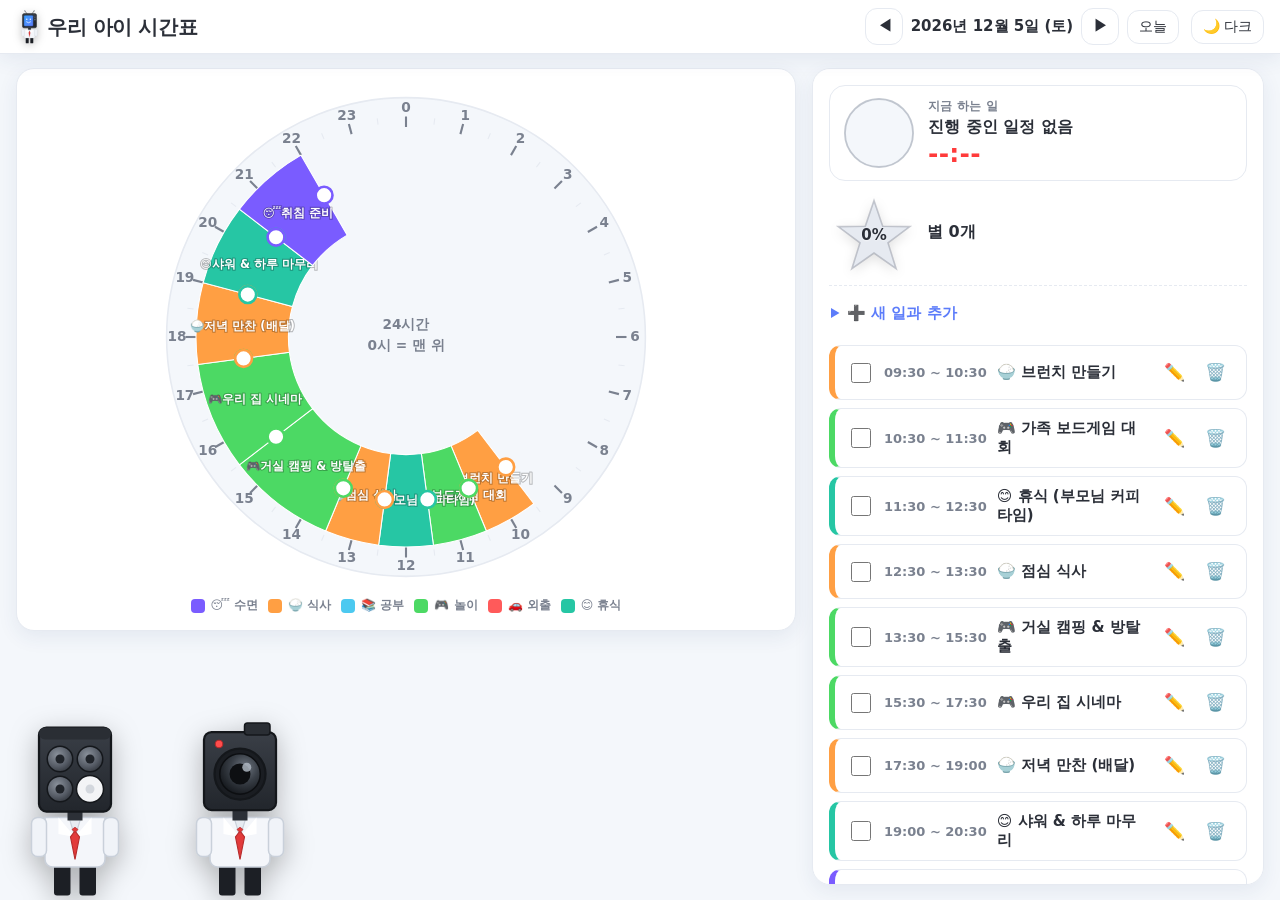
==== index.html @ b9e46a23 "탭 재주넘기 안정화(click 기반) + 서비스워커 자동 갱신 - 탭 감지를 click 이벤트 기반으로 변경(iOS 등에서 pointerup보다 안정적) - pointerdown " ====
<!DOCTYPE html>
<html lang="ko">
  <head>
    <meta charset="UTF-8" />
    <meta
      name="viewport"
      content="width=device-width, initial-scale=1.0, viewport-fit=cover"
    />
    <title>우리 아이 시간표</title>

    <!-- PWA -->
    <link rel="manifest" href="manifest.webmanifest" />
    <meta name="theme-color" content="#5c7cfa" />
    <meta name="mobile-web-app-capable" content="yes" />
    <!-- iOS 홈 화면 앱 설정 -->
    <meta name="apple-mobile-web-app-capable" content="yes" />
    <meta name="apple-mobile-web-app-status-bar-style" content="default" />
    <meta name="apple-mobile-web-app-title" content="시간표" />
    <link rel="apple-touch-icon" href="icons/icon-180.png" />
    <link rel="icon" type="image/png" sizes="32x32" href="icons/favicon-32.png" />

    <link rel="stylesheet" href="css/style.css" />
    <link rel="stylesheet" href="css/decorations.css" />
  </head>
  <body>
    <header class="app-header">
      <h1 class="app-title">
        <img
          src="assets/characters/tvman.svg"
          alt=""
          class="title-mascot"
          aria-hidden="true"
        />우리 아이 시간표
      </h1>
      <div class="date-nav">
        <button type="button" id="prev-day" class="nav-btn" aria-label="이전 날">◀</button>
        <span id="date-display" class="date-display" aria-live="polite"></span>
        <button type="button" id="next-day" class="nav-btn" aria-label="다음 날">▶</button>
        <button type="button" id="today-btn" class="today-btn">오늘</button>
      </div>
      <button type="button" id="theme-toggle" class="theme-toggle" aria-pressed="false">
        🌙 다크
      </button>
    </header>

    <main class="app-main">
      <!-- 왼쪽: 24시간 시계 -->
      <section class="clock-panel" aria-labelledby="clock-heading">
        <h2 id="clock-heading" class="sr-only">24시간 시계</h2>
        <svg id="clock" class="clock" width="480" height="480"></svg>
        <ul id="legend" class="legend" aria-label="활동 종류 색 안내"></ul>
      </section>

      <!-- 오른쪽: 성취 + 할 일 목록 -->
      <section class="todo-panel" aria-labelledby="todo-heading">
        <h2 id="todo-heading" class="sr-only">오늘의 할 일</h2>

        <!-- 현재 진행 중인 일정 타이머(타임타이머) -->
        <div id="now-panel" class="now-panel" aria-live="polite">
          <svg id="timer-disk" class="timer-disk" viewBox="0 0 100 100" aria-hidden="true">
            <circle class="timer-bg" cx="50" cy="50" r="46" />
            <path id="timer-wedge" class="timer-wedge" d="" />
            <circle class="timer-ring" cx="50" cy="50" r="46" />
          </svg>
          <div class="now-info">
            <span class="now-caption">지금 하는 일</span>
            <span id="timer-label" class="timer-label">진행 중인 일정 없음</span>
            <span id="timer-remaining" class="timer-remaining">--:--</span>
          </div>
        </div>

        <div id="rewards-panel" class="rewards">
          <div class="reward-star-box">
            <svg
              class="reward-star"
              viewBox="0 0 100 92"
              role="progressbar"
              aria-valuemin="0"
              aria-valuemax="100"
              aria-valuenow="0"
              aria-label="오늘 달성률"
            >
              <defs>
                <linearGradient id="rainbow" x1="0" y1="0" x2="0.15" y2="1">
                  <stop offset="0%" stop-color="#ff5a5a" />
                  <stop offset="17%" stop-color="#ff9f43" />
                  <stop offset="34%" stop-color="#ffd93d" />
                  <stop offset="50%" stop-color="#4cd964" />
                  <stop offset="67%" stop-color="#4cc9f0" />
                  <stop offset="84%" stop-color="#7a5cff" />
                  <stop offset="100%" stop-color="#c45cff" />
                </linearGradient>
                <clipPath id="starClip" clipPathUnits="userSpaceOnUse">
                  <rect id="star-clip-rect" x="0" y="87.2" width="100" height="92" />
                </clipPath>
              </defs>
              <path
                class="reward-star-bg"
                d="M50 4 L60.6 35.4 L93.7 35.8 L67.1 55.6 L77 87.2 L50 68 L23 87.2 L32.9 55.6 L6.3 35.8 L39.4 35.4 Z"
              />
              <path
                class="reward-star-grad"
                fill="url(#rainbow)"
                clip-path="url(#starClip)"
                d="M50 4 L60.6 35.4 L93.7 35.8 L67.1 55.6 L77 87.2 L50 68 L23 87.2 L32.9 55.6 L6.3 35.8 L39.4 35.4 Z"
              />
              <path
                class="reward-star-outline"
                d="M50 4 L60.6 35.4 L93.7 35.8 L67.1 55.6 L77 87.2 L50 68 L23 87.2 L32.9 55.6 L6.3 35.8 L39.4 35.4 Z"
              />
            </svg>
            <span id="progress-label" class="progress-label">0%</span>
          </div>
          <p class="rewards-caption">
            <span id="star-count" class="star-count">별 0개</span>
            <span id="stars" class="stars" aria-hidden="true"></span>
          </p>
        </div>

        <div id="schedule" class="schedule"></div>

        <details class="cat-manager-wrap">
          <summary>🎨 분류 관리 (추가 / 삭제)</summary>
          <div id="category-manager"></div>
        </details>
      </section>
    </main>

    <!-- 모서리 데코 캐릭터 (연합) — 드래그로 이동, 클릭하면 재주넘기 -->
    <div
      class="buddy buddy--speaker"
      data-buddy="speaker"
      role="button"
      tabindex="0"
      aria-label="스피커맨 (누르면 재주넘기, 끌어서 위치 이동)"
    >
      <img
        src="assets/characters/speakerman.svg"
        alt=""
        aria-hidden="true"
        class="buddy-sprite"
        draggable="false"
      />
    </div>
    <div
      class="buddy buddy--camera"
      data-buddy="camera"
      role="button"
      tabindex="0"
      aria-label="카메라맨 (누르면 재주넘기, 끌어서 위치 이동)"
    >
      <img
        src="assets/characters/cameraman.svg"
        alt=""
        aria-hidden="true"
        class="buddy-sprite"
        draggable="false"
      />
    </div>

    <!-- 일반 스크립트(모듈 아님)로 의존성 순서대로 로드 → 서버 없이 file:// 더블클릭으로도 동작 -->
    <script src="js/time.js"></script>
    <script src="js/categories.js"></script>
    <script src="js/store.js"></script>
    <script src="js/rewards.js"></script>
    <script src="js/clock.js"></script>
    <script src="js/categoryManager.js"></script>
    <script src="js/schedule.js"></script>
    <script src="js/now.js"></script>
    <script src="js/main.js"></script>
    <script src="js/buddies.js"></script>

    <!-- 서비스 워커 등록 (오프라인 지원 / 홈 화면 앱) -->
    <script>
      if ("serviceWorker" in navigator) {
        // 새 버전이 활성화되면 한 번만 자동 새로고침 → 수동 앱 종료 없이 업데이트 적용
        var swRefreshing = false;
        navigator.serviceWorker.addEventListener("controllerchange", function () {
          if (swRefreshing) return;
          swRefreshing = true;
          window.location.reload();
        });
        window.addEventListener("load", function () {
          navigator.serviceWorker
            .register("sw.js")
            .then(function (reg) {
              reg.update(); // 실행 시마다 새 버전 확인
            })
            .catch(function (err) {
              console.warn("SW 등록 실패:", err);
            });
        });
      }
    </script>
  </body>
</html>
---- css/style.css ----
/* 우리 아이 시간표 — 스타일 */

:root {
  --bg: #f4f7fb;
  --panel: #ffffff;
  --text: #2b2f38;
  --muted: #7a818f;
  --line: #e6eaf1;
  --accent: #5c7cfa;
  --accent-soft: #eaf0ff;
  --shadow: 0 6px 20px rgba(40, 60, 120, 0.08);
  --radius: 18px;
}

html[data-theme="dark"] {
  --bg: #161922;
  --panel: #1f2430;
  --text: #e8ebf2;
  --muted: #9aa2b1;
  --line: #2c3340;
  --accent: #8aa0ff;
  --accent-soft: #232a3a;
  --shadow: 0 6px 22px rgba(0, 0, 0, 0.45);
}

* {
  box-sizing: border-box;
}

body {
  margin: 0;
  font-family: "Pretendard", "Apple SD Gothic Neo", "Malgun Gothic", system-ui,
    sans-serif;
  background: var(--bg);
  color: var(--text);
  -webkit-font-smoothing: antialiased;
  transition: background 0.25s, color 0.25s;
}

.sr-only {
  position: absolute;
  width: 1px;
  height: 1px;
  padding: 0;
  margin: -1px;
  overflow: hidden;
  clip: rect(0, 0, 0, 0);
  white-space: nowrap;
  border: 0;
}

/* ---------- 헤더 ---------- */
.app-header {
  display: flex;
  align-items: center;
  gap: 16px;
  flex-wrap: wrap;
  padding: 16px 22px;
  background: var(--panel);
  border-bottom: 1px solid var(--line);
  box-shadow: var(--shadow);
  position: sticky;
  top: 0;
  z-index: 10;
}

.app-title {
  margin: 0;
  font-size: 26px;
  font-weight: 800;
  letter-spacing: -0.02em;
}

.date-nav {
  display: flex;
  align-items: center;
  gap: 8px;
  margin-left: auto;
}

.date-display {
  min-width: 188px;
  text-align: center;
  font-weight: 700;
  font-size: 18px;
}

.nav-btn,
.today-btn,
.theme-toggle {
  border: 1px solid var(--line);
  background: var(--panel);
  color: var(--text);
  border-radius: 12px;
  padding: 10px 14px;
  font-size: 16px;
  cursor: pointer;
  transition: background 0.15s, transform 0.05s, border-color 0.15s;
}

.nav-btn {
  width: 44px;
  font-size: 18px;
}

.today-btn:hover,
.nav-btn:hover,
.theme-toggle:hover {
  background: var(--accent-soft);
  border-color: var(--accent);
}

.nav-btn:active,
.today-btn:active,
.theme-toggle:active {
  transform: scale(0.96);
}

/* ---------- 레이아웃 ---------- */
.app-main {
  display: grid;
  grid-template-columns: minmax(380px, 780px) 1fr;
  gap: 28px;
  padding: 28px;
  max-width: 1680px;
  margin: 0 auto;
}

@media (max-width: 860px) {
  .app-main {
    grid-template-columns: 1fr;
  }
}

.clock-panel,
.todo-panel {
  background: var(--panel);
  border: 1px solid var(--line);
  border-radius: var(--radius);
  box-shadow: var(--shadow);
  padding: 28px;
}

.clock-panel {
  display: flex;
  flex-direction: column;
  align-items: center;
  position: sticky;
  top: 92px;
  align-self: start;
}

/* ---------- 시계 ---------- */
.clock {
  width: 100%;
  height: auto;
  max-width: 740px;
  touch-action: none; /* 아이패드: 시계 드래그 시 화면 스크롤 방지 */
  user-select: none;
  -webkit-user-select: none;
}

.clock-face {
  fill: var(--bg);
  stroke: var(--line);
  stroke-width: 1.5;
}

.clock-tick {
  stroke: var(--line);
}

.clock-tick.major {
  stroke: var(--muted);
}

.clock-num {
  fill: var(--muted);
  font-size: 13px;
  font-weight: 700;
  text-anchor: middle;
  dominant-baseline: middle;
}

.clock-center {
  fill: var(--muted);
  font-size: 13px;
  font-weight: 700;
  text-anchor: middle;
}

.clock-arc {
  stroke: var(--panel);
  stroke-width: 1;
  cursor: grab;
  transition: opacity 0.15s;
}

.clock-arc:active {
  cursor: grabbing;
}

.clock-arc.done {
  opacity: 0.45;
}

.clock-arc:hover {
  opacity: 0.85;
}

/* 클릭으로 선택됨 (Delete/Backspace로 삭제 가능) */
.clock-arc.selected {
  stroke: var(--accent);
  stroke-width: 3;
}

/* 빈 영역 드래그로 새 일정 만드는 중 미리보기 */
.clock-arc.creating {
  opacity: 0.55;
  stroke: var(--accent);
  stroke-width: 2;
  stroke-dasharray: 6 4;
  pointer-events: none;
}

/* 양 끝 손잡이 (늘리기/줄이기) */
.clock-handle {
  fill: var(--panel);
  stroke: var(--accent);
  stroke-width: 2.5;
  cursor: grab;
  transition: r 0.1s;
}

.clock-handle:hover {
  stroke-width: 3.5;
}

.clock-handle:active {
  cursor: grabbing;
}

.clock-arc-label {
  font-size: 11px;
  font-weight: 700;
  fill: #fff;
  text-anchor: middle;
  dominant-baseline: middle;
  pointer-events: none;
  paint-order: stroke;
  stroke: rgba(0, 0, 0, 0.25);
  stroke-width: 2px;
}

/* ---------- 범례 ---------- */
.legend {
  list-style: none;
  display: flex;
  flex-wrap: wrap;
  gap: 8px 14px;
  justify-content: center;
  padding: 14px 0 0;
  margin: 0;
}

.legend li {
  display: flex;
  align-items: center;
  gap: 6px;
  font-size: 13px;
  color: var(--muted);
  font-weight: 600;
}

.legend .swatch {
  width: 14px;
  height: 14px;
  border-radius: 4px;
  display: inline-block;
}

/* ---------- 현재 진행 중(타임타이머) ---------- */
.now-panel {
  display: flex;
  align-items: center;
  gap: 18px;
  padding: 14px 16px;
  margin-bottom: 16px;
  border: 1px solid var(--line);
  border-radius: 16px;
  background: var(--panel);
  transition: border-color 0.2s, box-shadow 0.2s;
}

.now-panel.active {
  border-color: #ff5a5a;
  box-shadow: 0 0 0 3px rgba(255, 90, 90, 0.12);
}

.timer-disk {
  width: 100px;
  height: 100px;
  flex-shrink: 0;
}

.timer-bg {
  fill: var(--bg);
  stroke: var(--line);
  stroke-width: 2;
}

.timer-wedge {
  fill: #ff4d4d;
}

.timer-ring {
  fill: none;
  stroke: var(--muted);
  stroke-width: 2.5;
  opacity: 0.35;
}

.now-info {
  display: flex;
  flex-direction: column;
  gap: 2px;
  min-width: 0;
}

.now-caption {
  font-size: 13px;
  font-weight: 700;
  color: var(--muted);
  letter-spacing: 0.02em;
}

.timer-label {
  font-size: 19px;
  font-weight: 800;
  white-space: nowrap;
  overflow: hidden;
  text-overflow: ellipsis;
}

.timer-remaining {
  font-variant-numeric: tabular-nums;
  font-size: 34px;
  font-weight: 800;
  line-height: 1.1;
  color: #ff3b3b;
  letter-spacing: 0.01em;
}

/* ---------- 보상(별) ---------- */
.rewards {
  display: flex;
  align-items: center;
  gap: 18px;
  padding: 8px 6px 18px;
  border-bottom: 1px dashed var(--line);
  margin-bottom: 16px;
}

.reward-star-box {
  position: relative;
  width: 112px;
  height: 104px;
  flex-shrink: 0;
}

.reward-star {
  width: 112px;
  height: 104px;
  filter: drop-shadow(0 3px 6px rgba(0, 0, 0, 0.12));
}

.reward-star-bg {
  fill: var(--line);
}

.reward-star-grad {
  transition: clip-path 0.4s ease;
}

.reward-star-outline {
  fill: none;
  stroke: var(--muted);
  stroke-width: 2;
  opacity: 0.4;
}

.progress-label {
  position: absolute;
  inset: 0;
  display: flex;
  align-items: center;
  justify-content: center;
  font-weight: 800;
  font-size: 20px;
  color: var(--text);
  text-shadow: 0 1px 2px rgba(255, 255, 255, 0.6);
}

html[data-theme="dark"] .progress-label {
  text-shadow: 0 1px 3px rgba(0, 0, 0, 0.8);
}

.rewards-caption {
  margin: 0;
  display: flex;
  flex-direction: column;
  gap: 6px;
}

.star-count {
  font-size: 20px;
  font-weight: 800;
}

.stars {
  font-size: 20px;
  line-height: 1.2;
  word-break: break-all;
}

/* ---------- 일과 목록 ---------- */
.schedule {
  margin-bottom: 14px;
}

.add-details {
  margin-bottom: 16px;
}

.add-details summary {
  cursor: pointer;
  font-weight: 700;
  font-size: 15px;
  color: var(--accent);
  padding: 6px 2px;
}

.add-details .add-form {
  margin-top: 10px;
}

.add-form {
  display: grid;
  grid-template-columns: auto auto auto minmax(140px, 1fr) auto auto auto;
  gap: 10px;
  align-items: center;
  padding: 14px 16px;
  background: var(--accent-soft);
  border-radius: 14px;
  margin-bottom: 18px;
}

@media (max-width: 860px) {
  .add-form {
    grid-template-columns: 1fr 1fr;
  }
  .add-form .label-input,
  .add-form select,
  .add-form .add-btn,
  .add-form .cancel-btn {
    grid-column: 1 / -1;
  }
}

.add-form input,
.add-form select {
  border: 1px solid var(--line);
  background: var(--panel);
  color: var(--text);
  border-radius: 10px;
  padding: 9px 10px;
  font-size: 14px;
  font-family: inherit;
}

.add-form .time-input {
  width: 122px;
}

.add-form select {
  width: 118px;
}

.add-form .sep {
  color: var(--muted);
  text-align: center;
}

.add-btn {
  background: var(--accent);
  color: #fff;
  border: none;
  border-radius: 10px;
  padding: 9px 16px;
  font-weight: 700;
  font-size: 14px;
  cursor: pointer;
  white-space: nowrap;
}

.add-form .cancel-btn {
  white-space: nowrap;
}

.add-btn:hover {
  filter: brightness(1.05);
}

.activity-list {
  list-style: none;
  margin: 0;
  padding: 0;
  display: flex;
  flex-direction: column;
  gap: 8px;
}

.activity {
  display: flex;
  align-items: center;
  gap: 14px;
  padding: 14px 16px;
  border: 1px solid var(--line);
  border-left: 6px solid var(--cat, var(--accent));
  border-radius: 12px;
  background: var(--panel);
  cursor: pointer;
}

.activity.editing {
  padding: 0;
  border: none;
  background: transparent;
  cursor: default;
}

.activity.editing .add-form {
  width: 100%;
  margin-bottom: 0;
}

.activity.done {
  opacity: 0.6;
}

.activity.done .activity-label {
  text-decoration: line-through;
}

.activity-check {
  width: 24px;
  height: 24px;
  accent-color: var(--accent);
  cursor: pointer;
  flex-shrink: 0;
}

.activity-time {
  font-variant-numeric: tabular-nums;
  font-weight: 700;
  font-size: 15px;
  color: var(--muted);
  min-width: 106px;
}

.activity-label {
  flex: 1;
  font-weight: 700;
  font-size: 17px;
}

.activity-actions {
  display: flex;
  gap: 4px;
  cursor: default;
}

.icon-btn {
  border: none;
  background: transparent;
  cursor: pointer;
  font-size: 17px;
  padding: 6px 8px;
  border-radius: 8px;
  color: var(--muted);
}

.icon-btn:hover {
  background: var(--accent-soft);
  color: var(--text);
}

.empty {
  text-align: center;
  color: var(--muted);
  padding: 26px 10px;
  font-size: 14px;
}

/* ---------- 분류 관리 ---------- */
.cat-manager-wrap {
  border-top: 1px dashed var(--line);
  padding-top: 12px;
}

.cat-manager-wrap summary {
  cursor: pointer;
  font-weight: 700;
  font-size: 14px;
  color: var(--muted);
  padding: 6px 0;
}

.cat-list {
  list-style: none;
  margin: 12px 0;
  padding: 0;
  display: flex;
  flex-wrap: wrap;
  gap: 8px;
}

.cat-chip {
  display: flex;
  align-items: center;
  gap: 7px;
  padding: 6px 8px 6px 10px;
  border: 1px solid var(--line);
  border-radius: 999px;
  font-size: 13px;
  font-weight: 600;
}

.cat-chip .dot {
  width: 13px;
  height: 13px;
  border-radius: 50%;
}

.cat-chip .del {
  border: none;
  background: transparent;
  cursor: pointer;
  color: var(--muted);
  font-size: 15px;
  line-height: 1;
  padding: 0 2px;
}

.cat-chip .del:hover {
  color: #e53e3e;
}

.cat-add-form {
  display: flex;
  flex-wrap: wrap;
  gap: 8px;
  align-items: center;
}

.cat-add-form input[type="text"] {
  border: 1px solid var(--line);
  background: var(--panel);
  color: var(--text);
  border-radius: 10px;
  padding: 8px 10px;
  font-size: 14px;
  font-family: inherit;
}

.cat-add-form .name {
  width: 110px;
}

.cat-add-form .emoji {
  width: 56px;
  text-align: center;
}

.cat-add-form input[type="color"] {
  width: 40px;
  height: 38px;
  border: 1px solid var(--line);
  border-radius: 10px;
  background: var(--panel);
  cursor: pointer;
  padding: 2px;
}

/* ---------- 태블릿 가로(낮은 높이): 한 화면에 맞게 컴팩트 ---------- */
/* 아이패드 에어 11" 가로 등, 2단 레이아웃이면서 화면이 낮을 때 적용 */
@media (min-width: 861px) and (max-height: 920px) {
  .app-header {
    padding: 8px 16px;
    gap: 12px;
  }
  .app-title {
    font-size: 20px;
  }
  .date-display {
    font-size: 15px;
    min-width: 158px;
  }
  .nav-btn,
  .today-btn,
  .theme-toggle {
    padding: 7px 11px;
    font-size: 14px;
  }
  .nav-btn {
    width: 38px;
    font-size: 16px;
  }

  /* 헤더 아래 남은 높이를 꽉 채우고, 페이지 자체 스크롤 제거 */
  .app-main {
    gap: 16px;
    padding: 14px 16px;
    height: calc(100dvh - 55px);
    max-width: 1500px;
  }

  .clock-panel,
  .todo-panel {
    padding: 16px;
    min-height: 0; /* 그리드 내부 스크롤 허용 */
  }

  /* 왼쪽 시계 패널: sticky 해제하고 시계를 화면 높이에 맞춰 축소 */
  .clock-panel {
    position: static;
    justify-content: center;
  }
  .clock {
    max-width: min(56vh, 100%);
  }
  .legend {
    padding-top: 8px;
    gap: 6px 10px;
  }
  .legend li {
    font-size: 12px;
  }

  /* 오른쪽 패널만 내부 스크롤 */
  .todo-panel {
    height: 100%;
    overflow-y: auto;
  }

  .now-panel {
    padding: 10px 12px;
    margin-bottom: 12px;
    gap: 12px;
  }
  .timer-disk {
    width: 74px;
    height: 74px;
  }
  .timer-label {
    font-size: 16px;
  }
  .timer-remaining {
    font-size: 25px;
  }
  .now-caption {
    font-size: 12px;
  }

  .rewards {
    gap: 12px;
    padding: 4px 4px 12px;
    margin-bottom: 12px;
  }
  .reward-star-box,
  .reward-star {
    width: 82px;
    height: 76px;
  }
  .progress-label {
    font-size: 15px;
  }
  .star-count,
  .stars {
    font-size: 16px;
  }

  .activity {
    padding: 10px 12px;
    gap: 10px;
  }
  .activity-time {
    font-size: 13px;
    min-width: 92px;
  }
  .activity-label {
    font-size: 15px;
  }
  .activity-check {
    width: 20px;
    height: 20px;
  }
}
---- css/decorations.css ----
/* 스키비디 토일렛 연합 캐릭터 데코레이션 (오리지널 SVG) */

/* 헤더 제목 옆 마스코트 */
.title-mascot {
  height: 1.75em;
  width: auto;
  vertical-align: -0.5em;
  margin-right: 0.2em;
  filter: drop-shadow(0 2px 4px rgba(0, 0, 0, 0.25));
  animation: mascot-wobble 3.2s ease-in-out infinite;
  transform-origin: 50% 90%;
  cursor: pointer;
}

@keyframes mascot-wobble {
  0%, 100% { transform: rotate(-5deg); }
  50% { transform: rotate(5deg); }
}

/* ===== 모서리 캐릭터 (드래그로 이동 + 클릭하면 재주넘기) ===== */
/* .buddy = 위치/드래그 담당(래퍼), .buddy-sprite = 애니메이션 담당(이미지) */
.buddy {
  position: fixed;
  bottom: 0;
  width: 168px;
  z-index: 8;
  cursor: grab;
  touch-action: none; /* 드래그 시 화면 스크롤 방지 */
  -webkit-user-select: none;
  user-select: none;
  -webkit-touch-callout: none; /* iOS 롱프레스 이미지 저장 팝업 방지 */
  filter: drop-shadow(0 8px 14px rgba(0, 0, 0, 0.28));
  transition: filter 0.15s;
}

.buddy:active {
  cursor: grabbing;
}

.buddy.dragging {
  filter: drop-shadow(0 14px 22px rgba(0, 0, 0, 0.38));
}

.buddy--speaker { left: 0; }
.buddy--camera  { right: 0; transform: scaleX(-1); } /* 서로 마주 보도록 반전 */

.buddy-sprite {
  display: block;
  width: 100%;
  height: auto;
  pointer-events: none; /* 클릭/드래그는 래퍼가 처리 */
  transform-origin: 50% 100%;
  animation: buddy-bob 3.8s ease-in-out infinite;
}
.buddy--camera .buddy-sprite { animation-delay: 1.2s; }

/* 평소: 살랑살랑 통통 */
@keyframes buddy-bob {
  0%, 100% { transform: translateY(0) rotate(-4deg); }
  50%      { transform: translateY(-7%) rotate(4deg); }
}

/* ---- 클릭 시 재주(익살) 동작. 끝나면 클래스 제거 → 평소 상태로 복귀 ---- */
.buddy-sprite.trick {
  animation-iteration-count: 1;
  animation-timing-function: ease-in-out;
  animation-delay: 0s; /* 카메라맨 기본 1.2s 지연이 재주에 상속되지 않게 */
}
.buddy-sprite.trick-backflip  { animation-name: trick-backflip;  animation-duration: 0.9s; }
.buddy-sprite.trick-frontflip { animation-name: trick-frontflip; animation-duration: 0.9s; }
.buddy-sprite.trick-jump      { animation-name: trick-jump;      animation-duration: 0.7s; }
.buddy-sprite.trick-spin      { animation-name: trick-spin;      animation-duration: 0.8s; }
.buddy-sprite.trick-wiggle    { animation-name: trick-wiggle;    animation-duration: 0.7s; }

@keyframes trick-backflip {
  0%   { transform: translateY(0) rotate(0); }
  20%  { transform: translateY(-6%) scale(1.05, 0.95); }
  55%  { transform: translateY(-48%) rotate(-200deg); }
  100% { transform: translateY(0) rotate(-360deg); }
}
@keyframes trick-frontflip {
  0%   { transform: translateY(0) rotate(0); }
  20%  { transform: translateY(-6%) scale(1.05, 0.95); }
  55%  { transform: translateY(-48%) rotate(200deg); }
  100% { transform: translateY(0) rotate(360deg); }
}
@keyframes trick-jump {
  0%, 100% { transform: translateY(0) scale(1, 1); }
  20%      { transform: translateY(0) scale(1.12, 0.86); }
  50%      { transform: translateY(-48%) scale(0.94, 1.1); }
  78%      { transform: translateY(0) scale(1.14, 0.84); }
}
@keyframes trick-spin {
  0%   { transform: translateY(0) rotateY(0); }
  50%  { transform: translateY(-12%) rotateY(180deg); }
  100% { transform: translateY(0) rotateY(360deg); }
}
@keyframes trick-wiggle {
  0%, 100% { transform: rotate(0); }
  15%      { transform: rotate(-16deg); }
  35%      { transform: rotate(13deg); }
  55%      { transform: rotate(-11deg); }
  75%      { transform: rotate(8deg); }
}

/* 컴팩트(태블릿 가로): 두 캐릭터를 왼쪽 시계 아래 여백에 나란히
   (사용자가 드래그로 옮기기 전 기본 위치. 옮기면 저장된 위치가 우선) */
@media (min-width: 861px) and (max-height: 920px) {
  .buddy { width: 150px; }
  .buddy--camera:not(.moved) { right: auto; left: 165px; }
}

/* 아주 좁거나 낮은 화면에서는 숨김 */
@media (max-width: 720px), (max-height: 520px) {
  .buddy { display: none; }
}

/* 움직임 최소화 선호 시 평소 흔들림만 정지(클릭 재주는 유지) */
@media (prefers-reduced-motion: reduce) {
  .buddy-sprite { animation: none; }
}
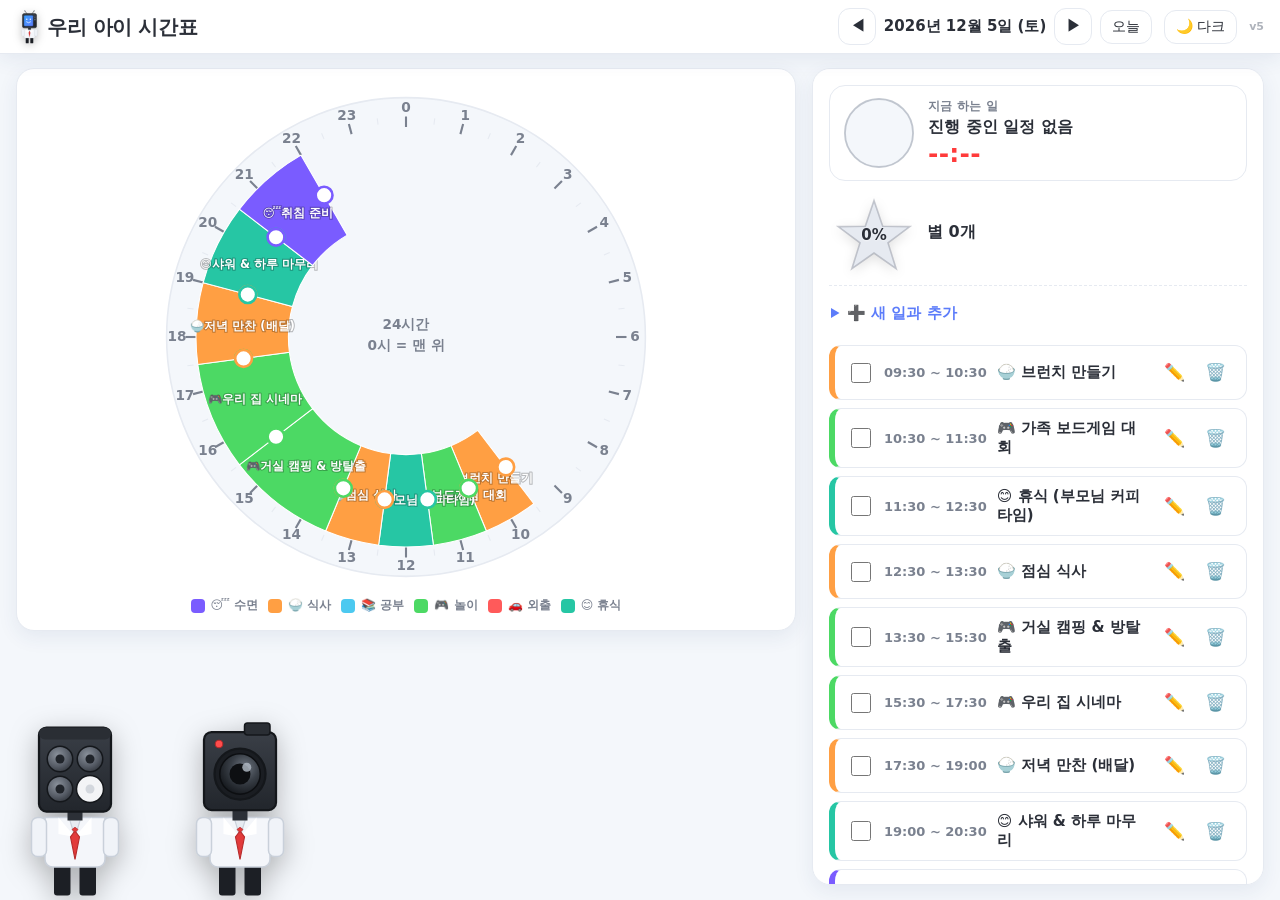
==== commit 37abc084: "탭 재주 pointerup 복원(iOS 안정) + 버전 배지 v5 + SW v5 - pointerup 기반 탭 재주 복원(click은 보조), iOS/데스크톱 모두 대응 - 헤더에" ====
--- a/index.html
+++ b/index.html
@@ -41,6 +41,7 @@
       <button type="button" id="theme-toggle" class="theme-toggle" aria-pressed="false">
         🌙 다크
       </button>
+      <span class="app-ver" title="앱 버전">v5</span>
     </header>
 
     <main class="app-main">
--- a/css/decorations.css
+++ b/css/decorations.css
@@ -1,4 +1,13 @@
 /* 스키비디 토일렛 연합 캐릭터 데코레이션 (오리지널 SVG) */
+
+/* 버전 배지 (지금 어떤 버전이 로드됐는지 확인용) */
+.app-ver {
+  font-size: 11px;
+  font-weight: 700;
+  color: var(--muted);
+  opacity: 0.6;
+  align-self: center;
+}
 
 /* 헤더 제목 옆 마스코트 */
 .title-mascot {
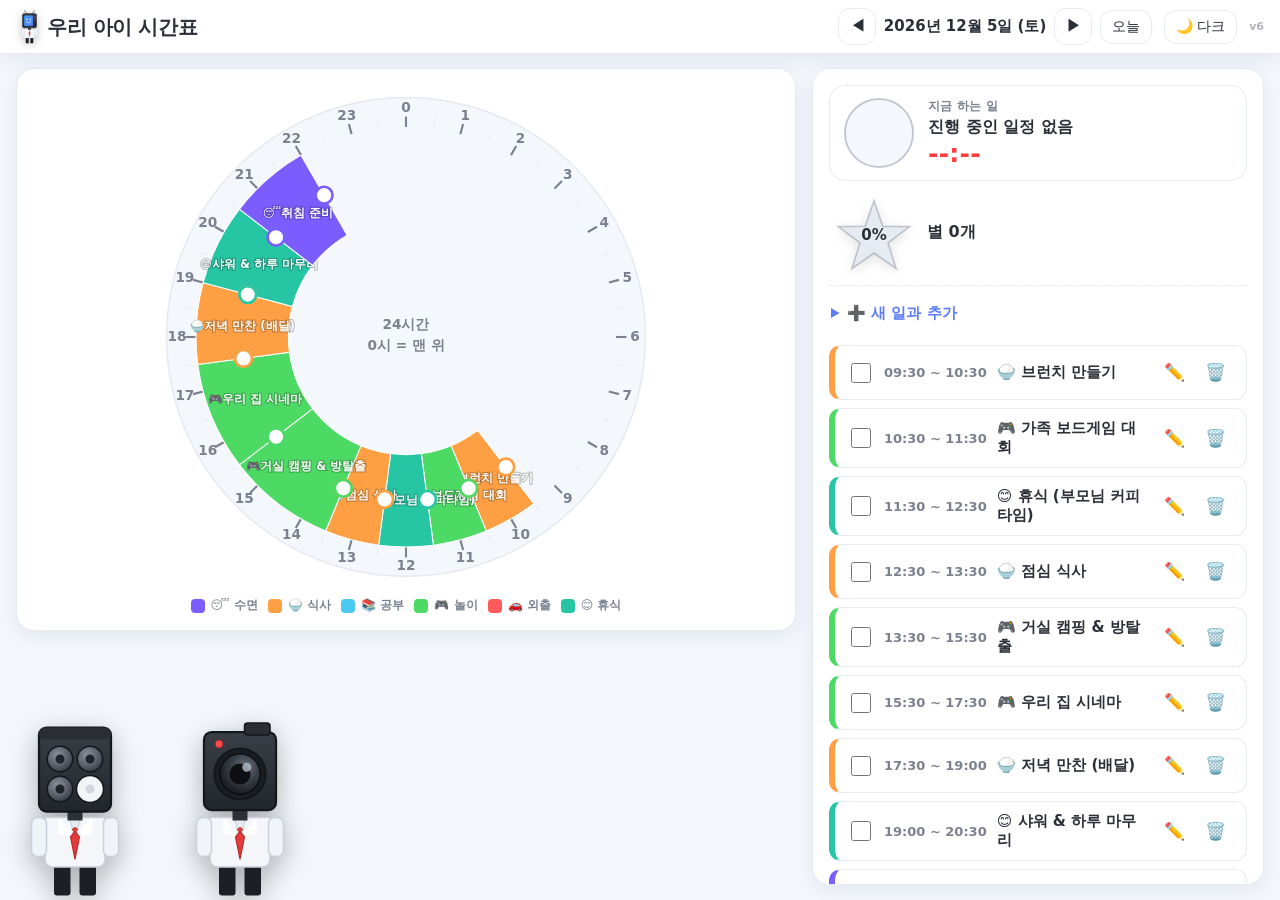
==== commit 135140b3: "서비스워커 폴백 버그 수정 (CSS/JS에 index.html 반환 방지) v6 - fetch 폴백을 navigate 요청에만 index.html로 제한 - CSS/JS/이미지 요" ====
--- a/index.html
+++ b/index.html
@@ -41,7 +41,7 @@
       <button type="button" id="theme-toggle" class="theme-toggle" aria-pressed="false">
         🌙 다크
       </button>
-      <span class="app-ver" title="앱 버전">v5</span>
+      <span class="app-ver" title="앱 버전">v6</span>
     </header>
 
     <main class="app-main">
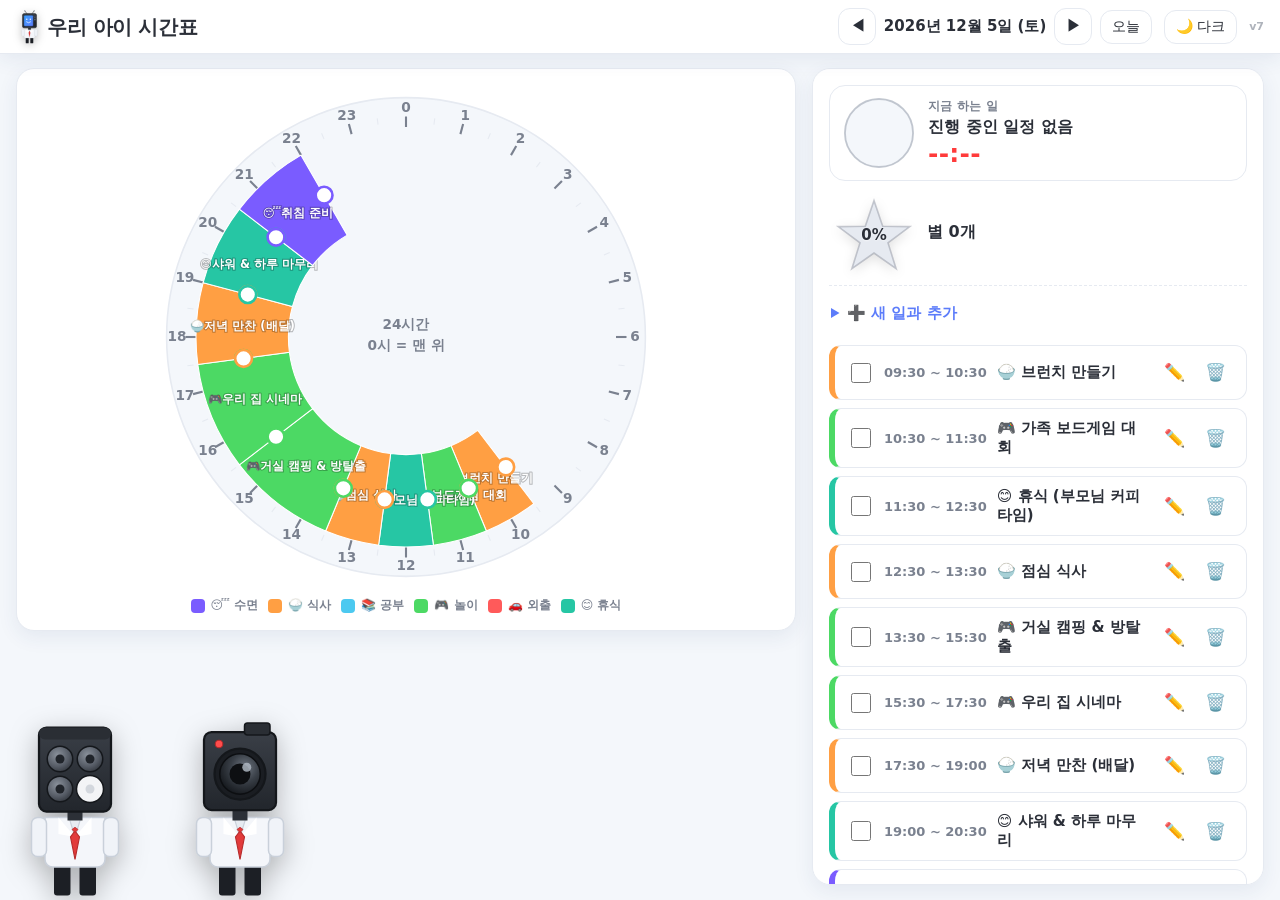
==== commit f6a02d0d: "사파리 탭 먹통 수정: setPointerCapture 제거 (v7) - WebKit는 setPointerCapture 호출 시 뒤따르는 click을 발생시키지 않는 버그가 있음 " ====
--- a/index.html
+++ b/index.html
@@ -41,7 +41,7 @@
       <button type="button" id="theme-toggle" class="theme-toggle" aria-pressed="false">
         🌙 다크
       </button>
-      <span class="app-ver" title="앱 버전">v6</span>
+      <span class="app-ver" title="앱 버전">v7</span>
     </header>
 
     <main class="app-main">
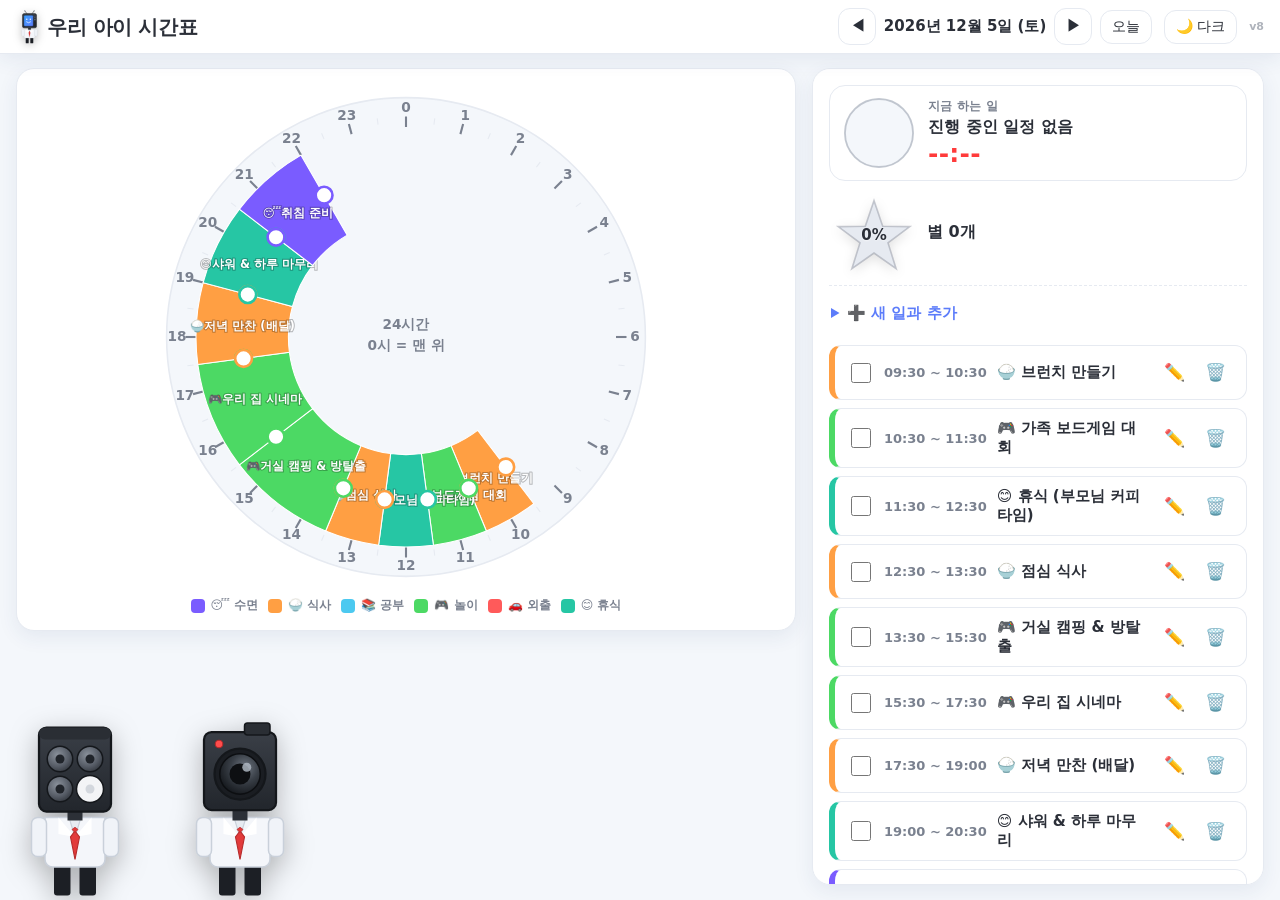
==== commit c572794f: "디버그 모드 추가 (?debug=1): 캐릭터 이벤트 화면 로깅 v8 - 클릭이 캐릭터에 닿는지/pointerdown·click·트릭 발생 여부를 화면에 표시 - 실제 사파리 환경" ====
--- a/index.html
+++ b/index.html
@@ -41,7 +41,7 @@
       <button type="button" id="theme-toggle" class="theme-toggle" aria-pressed="false">
         🌙 다크
       </button>
-      <span class="app-ver" title="앱 버전">v7</span>
+      <span class="app-ver" title="앱 버전">v8</span>
     </header>
 
     <main class="app-main">
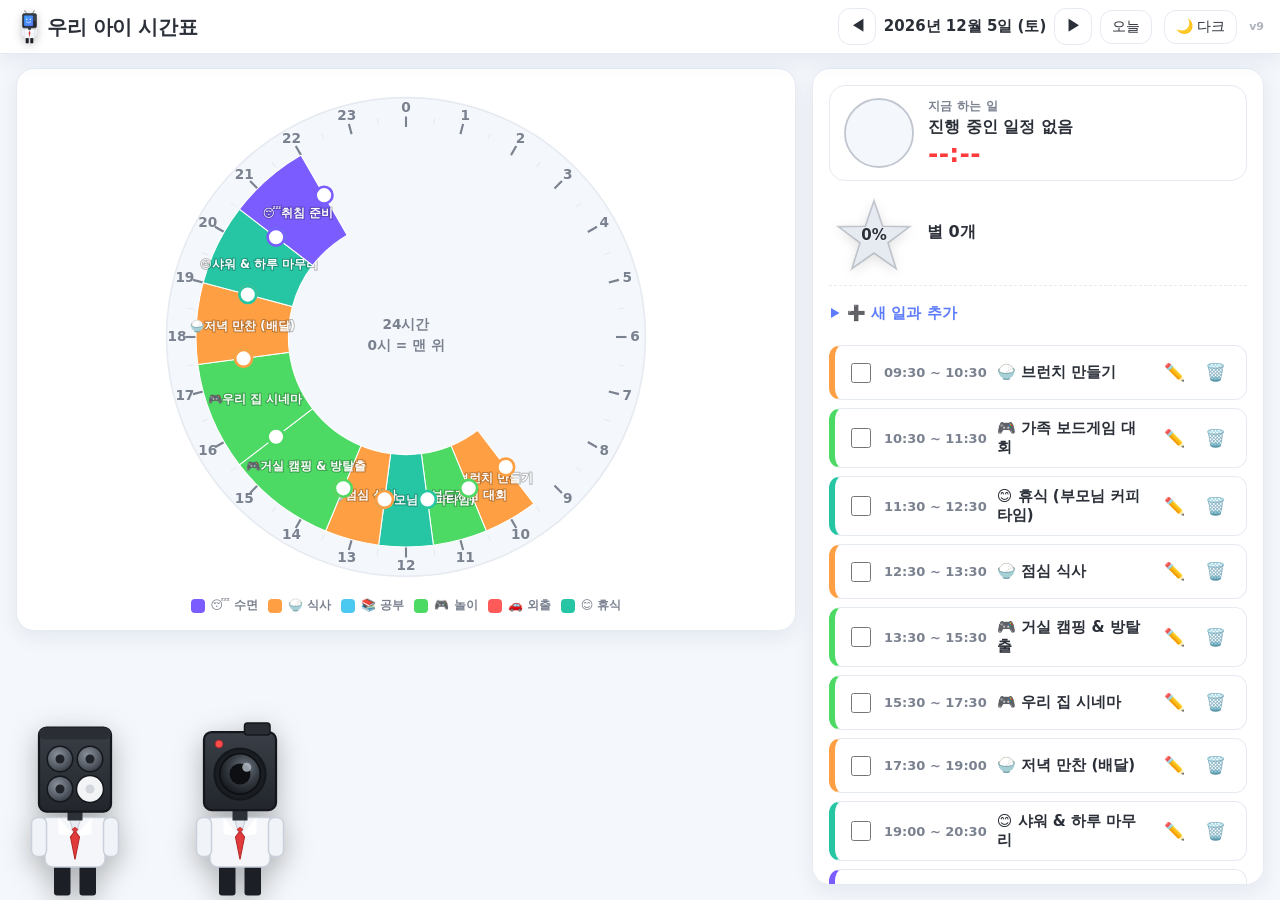
==== commit 52cc7d06: "재주 애니메이션 인라인 강제 실행 (사파리 CSS 우회) v9 - 트릭을 클래스가 아닌 인라인 style.animation으로 실행   → CSS 우선순위/prefers-reduc" ====
--- a/index.html
+++ b/index.html
@@ -41,7 +41,7 @@
       <button type="button" id="theme-toggle" class="theme-toggle" aria-pressed="false">
         🌙 다크
       </button>
-      <span class="app-ver" title="앱 버전">v8</span>
+      <span class="app-ver" title="앱 버전">v9</span>
     </header>
 
     <main class="app-main">
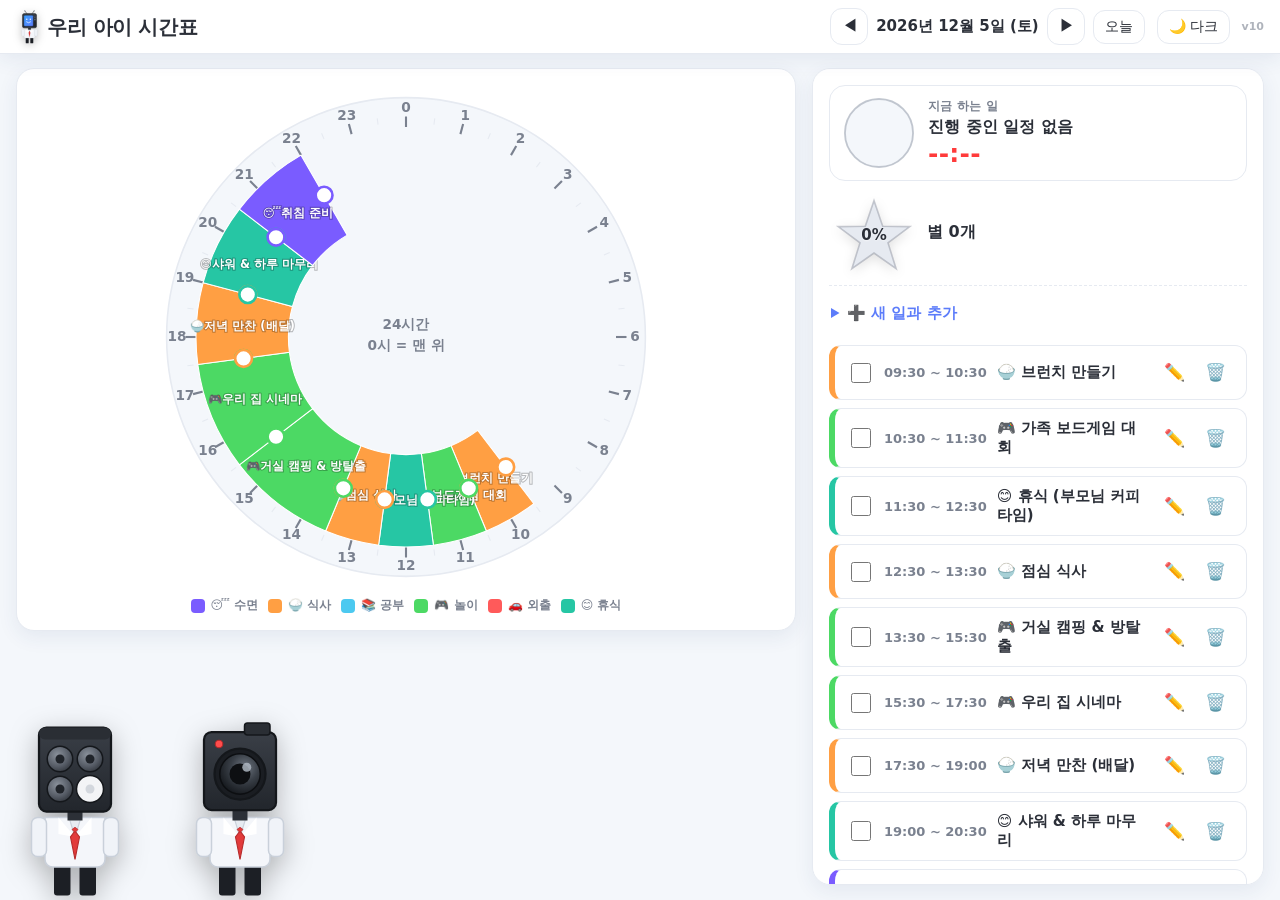
==== commit 3868d481: "재주를 Web Animations API로 실행 (사파리 동작줄이기/CSS 우회) v10 - CSS @keyframes 대신 element.animate()로 JS 직접 애니메이션" ====
--- a/index.html
+++ b/index.html
@@ -41,7 +41,7 @@
       <button type="button" id="theme-toggle" class="theme-toggle" aria-pressed="false">
         🌙 다크
       </button>
-      <span class="app-ver" title="앱 버전">v9</span>
+      <span class="app-ver" title="앱 버전">v10</span>
     </header>
 
     <main class="app-main">
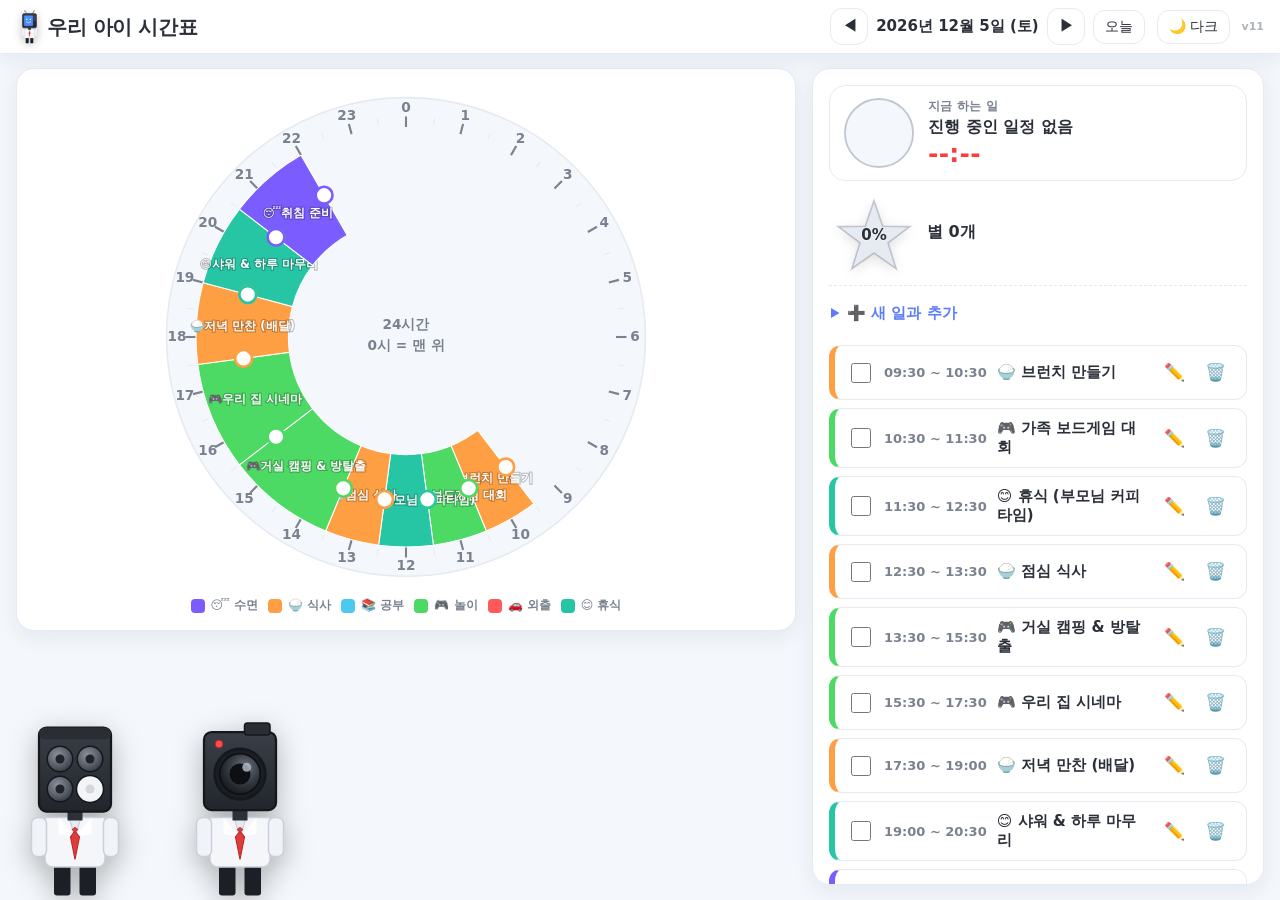
==== commit 1a82f0b6: "재주 액션 확장: 좌우 걷기·통통 점프·춤추기 추가 (v11) - walkLeft/walkRight(뒤뚱뒤뚱 걸어갔다 오기), hop(두 번 점프), dance(좌우 흔들기) 추가" ====
--- a/index.html
+++ b/index.html
@@ -41,7 +41,7 @@
       <button type="button" id="theme-toggle" class="theme-toggle" aria-pressed="false">
         🌙 다크
       </button>
-      <span class="app-ver" title="앱 버전">v10</span>
+      <span class="app-ver" title="앱 버전">v11</span>
     </header>
 
     <main class="app-main">
